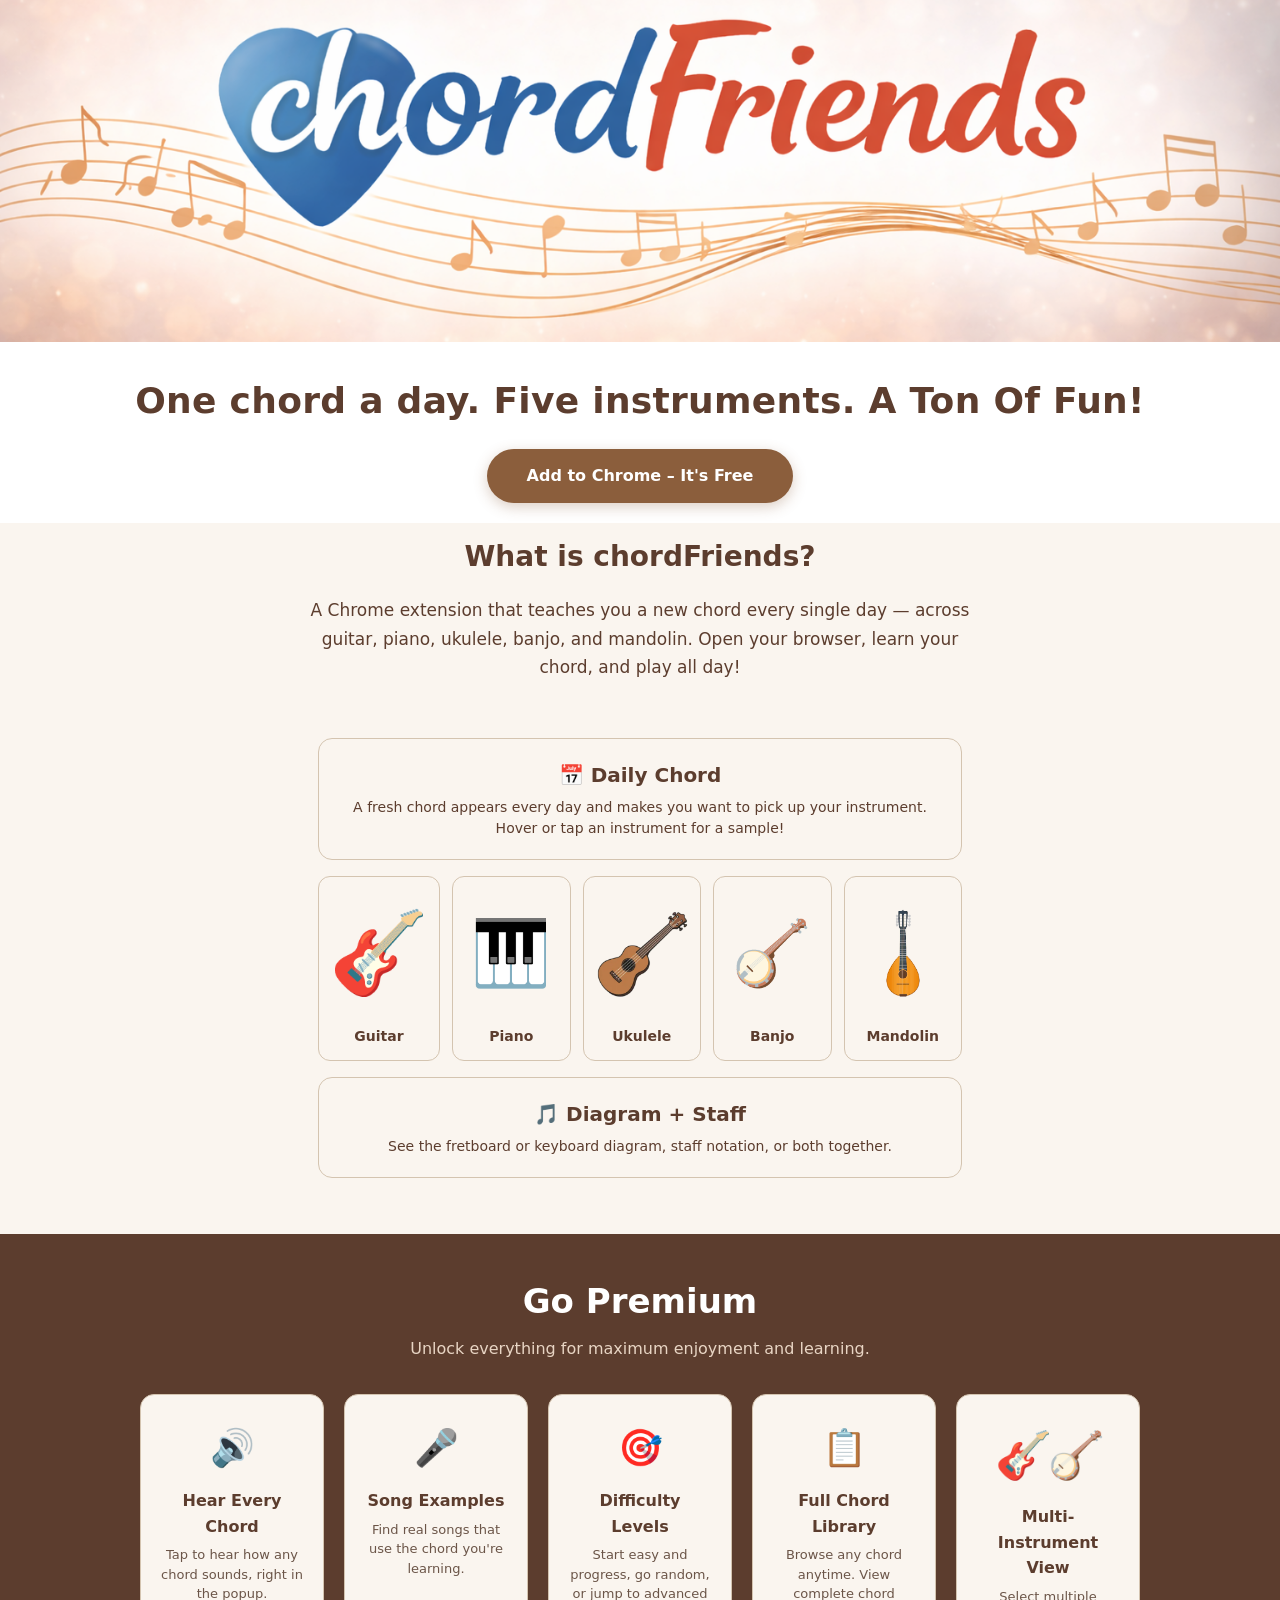
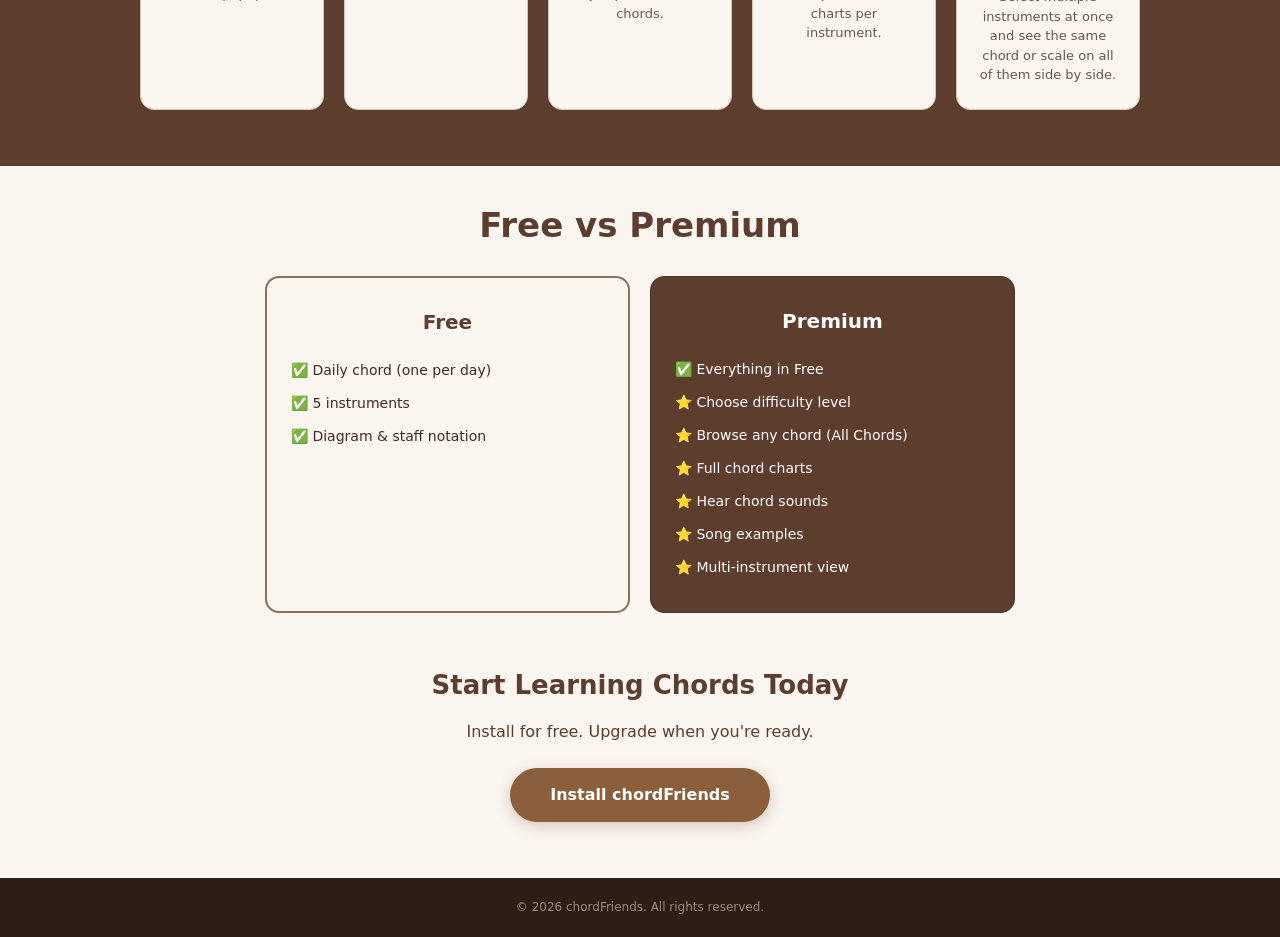
==== website/index.html @ 3409ba3b "Improve iPhone tap handling on website" ====
<!DOCTYPE html>
<html lang="en">
<head>
  <meta charset="UTF-8">
  <meta name="viewport" content="width=device-width, initial-scale=1.0">
  <title>chordFriends – Learn Chords Daily</title>
  <link rel="stylesheet" href="style.css">
</head>
<body>

  <!-- Header Banner -->
  <header class="hero">
    <img src="images/Header-Banner.png" alt="chordFriends" class="hero-img">
    <div class="hero-text">
      <p>One chord a day. Five instruments. A Ton Of Fun!</p>
      <a href="#" class="hero-btn">Add to Chrome – It's Free</a>
    </div>
  </header>

  <!-- What is chordFriends -->
  <section class="intro">
    <h2>What is chordFriends?</h2>
    <p>A Chrome extension that teaches you a new chord every single day — across guitar, piano, ukulele, banjo, and mandolin. Open your browser, learn your chord, and play all day!</p>
  </section>

  <!-- Features -->
  <section class="features">
    <div class="daily-chord-box">
      <h3>📅 Daily Chord</h3>
      <p>A fresh chord appears every day and makes you want to pick up your instrument.</p>
      <p>Hover or tap an instrument for a sample!</p>
    </div>
    <div class="instrument-row">
      <div class="instrument-box" data-instrument="guitar">
        <span class="inst-emoji inst-emoji-lg">🎸</span>
        <h4>Guitar</h4>
      </div>
      <div class="instrument-box" data-instrument="piano">
        <span class="inst-emoji">🎹</span>
        <h4>Piano</h4>
      </div>
      <div class="instrument-box" data-instrument="ukulele">
        <img src="images/ukulele.png" alt="Ukulele" class="inst-img">
        <h4>Ukulele</h4>
      </div>
      <div class="instrument-box" data-instrument="banjo">
        <span class="inst-emoji">🪕</span>
        <h4>Banjo</h4>
      </div>
      <div class="instrument-box" data-instrument="mandolin">
        <img src="images/mandolin.png" alt="Mandolin" class="inst-img">
        <h4>Mandolin</h4>
      </div>
    </div>
    <!-- Preview area (between instruments and diagram box) -->
    <div id="chord-preview" class="chord-preview" style="display:none;">
      <div class="preview-header">
        <span id="preview-title"></span>
      </div>
      <div class="preview-canvases">
        <canvas id="preview-canvas1"></canvas>
        <canvas id="preview-canvas2" style="display:none;"></canvas>
      </div>
    </div>
    <div class="daily-chord-box" id="diagramStaffBox">
      <h3>🎵 Diagram + Staff</h3>
      <p>See the fretboard or keyboard diagram, staff notation, or both together.</p>
    </div>
    <!-- Preview area for Diagram + Staff -->
    <div id="staff-preview" class="chord-preview" style="display:none;">
      <div class="preview-header">
        <span id="staff-preview-title"></span>
      </div>
      <div class="preview-canvases">
        <canvas id="staff-canvas1"></canvas>
        <canvas id="staff-canvas2"></canvas>
      </div>
    </div>
  </section>

  <!-- Premium -->
  <section class="premium">
    <h2>Go Premium</h2>
    <p class="premium-sub">Unlock everything for maximum enjoyment and learning.</p>
    <div class="premium-grid">
      <div class="prem-card">
        <span class="prem-icon">🔊</span>
        <h3>Hear Every Chord</h3>
        <p>Tap to hear how any chord sounds, right in the popup.</p>
      </div>
      <div class="prem-card">
        <span class="prem-icon">🎤</span>
        <h3>Song Examples</h3>
        <p>Find real songs that use the chord you're learning.</p>
      </div>
      <div class="prem-card">
        <span class="prem-icon">🎯</span>
        <h3>Difficulty Levels</h3>
        <p>Start easy and progress, go random, or jump to advanced chords.</p>
      </div>
      <div class="prem-card">
        <span class="prem-icon">📋</span>
        <h3>Full Chord Library</h3>
        <p>Browse any chord anytime. View complete chord charts per instrument.</p>
      </div>
      <div class="prem-card">
        <span class="prem-icon" style="font-size: 46px; letter-spacing: -4px;">🎸🪕</span>
        <h3>Multi-Instrument View</h3>
        <p>Select multiple instruments at once and see the same chord or scale on all of them side by side.</p>
      </div>
    </div>
  </section>

  <!-- Comparison -->
  <section class="comparison">
    <h2>Free vs Premium</h2>
    <div class="compare-row">
      <div class="compare-box compare-free">
        <h3>Free</h3>
        <ul>
          <li>✅ Daily chord (one per day)</li>
          <li>✅ 5 instruments</li>
          <li>✅ Diagram &amp; staff notation</li>
        </ul>
      </div>
      <div class="compare-box compare-premium">
        <h3>Premium</h3>
        <ul>
          <li>✅ Everything in Free</li>
          <li>⭐ Choose difficulty level</li>
          <li>⭐ Browse any chord (All Chords)</li>
          <li>⭐ Full chord charts</li>
          <li>⭐ Hear chord sounds</li>
          <li>⭐ Song examples</li>
          <li>⭐ Multi-instrument view</li>
        </ul>
      </div>
    </div>
  </section>

  <!-- CTA -->
  <section class="cta">
    <h2>Start Learning Chords Today</h2>
    <p>Install for free. Upgrade when you're ready.</p>
    <a href="#" class="cta-btn">Install chordFriends</a>
  </section>

  <footer>
    <p>&copy; 2026 chordFriends. All rights reserved.</p>
  </footer>

  <script src="../extension/chords.js"></script>
  <script src="../extension/chordRenderer.js"></script>
  <script>
    const sampleChords = {
      guitar: 'C',
      piano: 'C',
      ukulele: 'C',
      banjo: 'G',
      mandolin: 'G'
    };

    const supportsHover = window.matchMedia('(hover: hover) and (pointer: fine)').matches;
    const instrumentBoxes = document.querySelectorAll('.instrument-box[data-instrument]');

    function setActiveInstrument(inst) {
      instrumentBoxes.forEach(box => {
        box.classList.toggle('active', box.dataset.instrument === inst);
      });
    }

    function addActivationHandlers(element, handler) {
      element.setAttribute('role', 'button');
      element.setAttribute('tabindex', '0');

      element.addEventListener('click', (event) => {
        event.preventDefault();
        event.stopPropagation();
        handler();
      });

      element.addEventListener('touchstart', (event) => {
        event.preventDefault();
        event.stopPropagation();
        handler();
      }, { passive: false });

      element.addEventListener('keydown', (event) => {
        if (event.key === 'Enter' || event.key === ' ') {
          event.preventDefault();
          handler();
        }
      });
    }

    function showPreview(inst) {
      const sym = sampleChords[inst];
      const chord = CHORD_DATA[inst].find(c => c.symbol === sym);
      if (!chord) return;

      const isMobile = window.matchMedia('(max-width: 600px)').matches;
      const preview = document.getElementById('chord-preview');
      const title = document.getElementById('preview-title');
      const c1 = document.getElementById('preview-canvas1');
      const c2 = document.getElementById('preview-canvas2');

      setActiveInstrument(inst);
      title.textContent = chord.name + ' — ' + inst.charAt(0).toUpperCase() + inst.slice(1);
      c2.style.display = 'none';

      if (inst === 'piano') {
        c1.width = isMobile ? 240 : 280;
        c1.height = isMobile ? 140 : 160;
      } else {
        c1.width = isMobile ? 180 : 220;
        c1.height = isMobile ? 180 : 220;
      }

      if (inst === 'piano') {
        ChordRenderer.drawPiano(c1, chord);
      } else {
        ChordRenderer.drawFretted(c1, chord, inst);
      }

      preview.style.display = 'block';
    }

    function showBothPreview() {
      const chord = CHORD_DATA.guitar.find(c => c.symbol === 'C');
      if (!chord) return;

      const isMobile = window.matchMedia('(max-width: 600px)').matches;
      const preview = document.getElementById('staff-preview');
      const title = document.getElementById('staff-preview-title');
      const c1 = document.getElementById('staff-canvas1');
      const c2 = document.getElementById('staff-canvas2');

      title.textContent = 'C Major — Guitar (Diagram + Staff)';
      c1.width = isMobile ? 180 : 220;
      c1.height = isMobile ? 170 : 200;
      c2.width = isMobile ? 180 : 220;
      c2.height = isMobile ? 130 : 160;

      ChordRenderer.drawFretted(c1, chord, 'guitar');
      ChordRenderer.drawStaff(c2, chord, 'guitar');

      preview.style.display = 'block';
    }

    function hidePreview() {
      document.getElementById('chord-preview').style.display = 'none';
      setActiveInstrument(null);
    }

    function hideStaffPreview() {
      document.getElementById('staff-preview').style.display = 'none';
    }

    instrumentBoxes.forEach(box => {
      box.style.cursor = 'pointer';

      if (supportsHover) {
        box.addEventListener('mouseenter', () => showPreview(box.dataset.instrument));
      }

      addActivationHandlers(box, () => showPreview(box.dataset.instrument));
    });

    const instrumentRow = document.querySelector('.instrument-row');
    if (supportsHover) {
      instrumentRow.addEventListener('mouseleave', hidePreview);
    }

    const dsBox = document.getElementById('diagramStaffBox');
    dsBox.style.cursor = 'pointer';

    if (supportsHover) {
      dsBox.addEventListener('mouseenter', showBothPreview);
      dsBox.addEventListener('mouseleave', hideStaffPreview);
    }

    addActivationHandlers(dsBox, showBothPreview);

    document.addEventListener('click', (event) => {
      if (!event.target.closest('.instrument-row') && !event.target.closest('#chord-preview')) {
        hidePreview();
      }

      if (!event.target.closest('#diagramStaffBox') && !event.target.closest('#staff-preview')) {
        hideStaffPreview();
      }
    });
  </script>

</body>
</html>
---- website/style.css ----
* {
  margin: 0;
  padding: 0;
  box-sizing: border-box;
}

body {
  font-family: 'Segoe UI', system-ui, -apple-system, sans-serif;
  color: #3d2b1f;
  background: #faf5ef;
  line-height: 1.6;
}

/* Hero */
.hero {
  width: 100%;
  background: #faf5ef;
  text-align: center;
}

.hero-img {
  width: 100%;
  height: auto;
  display: block;
}

.hero-text {
  padding: 30px 20px 20px;
  background: linear-gradient(180deg, #ffffff 0%, #ffffff 100%);
}

.hero-text p {
  font-size: 36px;
  color: #5c3d2e;
  font-weight: 700;
  margin-bottom: 20px;
  letter-spacing: 0.3px;
}

.hero-btn {
  display: inline-block;
  padding: 14px 40px;
  background: #8b5e3c;
  color: #ffffff;
  font-size: 16px;
  font-weight: 700;
  border-radius: 30px;
  text-decoration: none;
  transition: all 0.2s ease;
  box-shadow: 0 4px 14px rgba(139, 94, 60, 0.3);
}

.hero-btn:hover {
  background: #6d472e;
  transform: translateY(-2px);
  box-shadow: 0 6px 20px rgba(139, 94, 60, 0.4);
}

/* Intro */
.intro {
  text-align: center;
  padding: 12px 28px 56px;
  background: #faf5ef;
  max-width: 750px;
  margin: 0 auto;
}

.intro h2 {
  font-size: 28px;
  font-weight: 700;
  color: #5c3d2e;
  margin-bottom: 16px;
}

.intro p {
  font-size: 17px;
  color: #5c3d2e;
  line-height: 1.7;
}

/* Features */
.features {
  max-width: 700px;
  margin: 0 auto;
  padding: 0 28px 56px;
  display: flex;
  flex-direction: column;
  gap: 16px;
}

/* Daily Chord Box */
.daily-chord-box {
  background: #faf5ef;
  border-radius: 14px;
  padding: 20px 28px;
  border: 1px solid #d4c4b0;
  text-align: center;
  transition: box-shadow 0.2s ease;
}

#diagramStaffBox {
  cursor: pointer;
  touch-action: manipulation;
  user-select: none;
  -webkit-user-select: none;
  -webkit-tap-highlight-color: transparent;
}

.daily-chord-box:hover {
  box-shadow: 0 4px 16px rgba(0, 0, 0, 0.08);
}

.daily-chord-box h3 {
  font-size: 20px;
  font-weight: 700;
  color: #5c3d2e;
  margin-bottom: 6px;
}

.daily-chord-box p {
  font-size: 14px;
  color: #5c3d2e;
  line-height: 1.5;
}

/* Instrument Row */
.instrument-row {
  display: grid;
  grid-template-columns: repeat(5, 1fr);
  gap: 12px;
}

.instrument-box {
  background: #faf5ef;
  border-radius: 12px;
  padding: 12px 10px;
  border: 1px solid #d4c4b0;
  text-align: center;
  transition: all 0.2s ease;
  display: flex;
  flex-direction: column;
  align-items: center;
  justify-content: flex-end;
  cursor: pointer;
  touch-action: manipulation;
  user-select: none;
  -webkit-user-select: none;
  -webkit-tap-highlight-color: transparent;
}

.instrument-box:hover,
.instrument-box.active,
.instrument-box:focus-visible {
  box-shadow: 0 4px 14px rgba(0, 0, 0, 0.1);
  transform: translateY(-2px);
  border-color: #8b5e3c;
}

.inst-emoji {
  font-size: 64px;
  display: block;
  flex-grow: 1;
  display: flex;
  align-items: center;
}

.inst-emoji-lg {
  font-size: 80px;
}

.inst-img {
  width: 96px;
  height: 96px;
  object-fit: contain;
  display: block;
  flex-grow: 1;
}

.instrument-box h4 {
  font-size: 14px;
  font-weight: 700;
  color: #5c3d2e;
  margin-top: 8px;
  flex-shrink: 0;
}

.inst-canvas {
  display: none;
  flex-grow: 1;
}

/* Premium */
.premium {
  padding: 40px 28px 56px;
  background: #5c3d2e;
  color: #ffffff;
  text-align: center;
}

.premium h2 {
  font-size: 34px;
  font-weight: 700;
  color: #ffffff;
  margin-bottom: 8px;
}

.premium-sub {
  font-size: 16px;
  color: #e8d5c4;
  margin-bottom: 32px;
}

.premium-grid {
  display: grid;
  grid-template-columns: repeat(5, 1fr);
  gap: 20px;
  max-width: 1000px;
  margin: 0 auto;
}

.prem-card {
  background: #faf5ef;
  border: 1px solid #d4c4b0;
  border-radius: 14px;
  padding: 24px 20px;
  transition: all 0.2s ease;
}

.prem-card:hover {
  background: #f0e8df;
  transform: translateY(-3px);
}

.prem-icon {
  font-size: 36px;
  display: block;
  margin-bottom: 12px;
}

.prem-card h3 {
  font-size: 16px;
  font-weight: 700;
  color: #5c3d2e;
  margin-bottom: 6px;
}

.prem-card p {
  font-size: 13px;
  color: #6b5548;
  line-height: 1.5;
}

/* Comparison */
.comparison {
  padding: 32px 24px 28px;
  background: #faf5ef;
  text-align: center;
}

.comparison h2 {
  font-size: 34px;
  font-weight: 700;
  color: #5c3d2e;
  margin-bottom: 24px;
}

.compare-row {
  display: grid;
  grid-template-columns: 1fr 1fr;
  gap: 20px;
  max-width: 750px;
  margin: 0 auto;
}

.compare-box {
  border-radius: 14px;
  padding: 28px 24px;
  text-align: left;
}

.compare-free {
  background: #faf5ef;
  border: 2px solid #8b6f5e;
}

.compare-premium {
  background: #5c3d2e;
  border: 1px solid #4a3228;
}

.compare-box h3 {
  font-size: 20px;
  font-weight: 700;
  margin-bottom: 16px;
  text-align: center;
}

.compare-free h3 {
  color: #5c3d2e;
}

.compare-premium h3 {
  color: #ffffff;
}

.compare-box ul {
  list-style: none;
  padding: 0;
}

.compare-box ul li {
  font-size: 14px;
  padding: 6px 0;
  line-height: 1.5;
}

.compare-free ul li {
  color: #3d2b1f;
}

.compare-premium ul li {
  color: #ffffff;
}

/* CTA */
.cta {
  text-align: center;
  padding: 24px 24px 56px;
  background: #faf5ef;
}

.cta h2 {
  font-size: 26px;
  font-weight: 700;
  color: #5c3d2e;
  margin-bottom: 12px;
}

.cta p {
  font-size: 16px;
  color: #5c3d2e;
  margin-bottom: 24px;
}

.cta-btn {
  display: inline-block;
  padding: 14px 40px;
  background: #8b5e3c;
  color: #ffffff;
  font-size: 16px;
  font-weight: 700;
  border-radius: 30px;
  text-decoration: none;
  transition: all 0.2s ease;
  box-shadow: 0 4px 14px rgba(139, 94, 60, 0.3);
}

.cta-btn:hover {
  background: #6d472e;
  transform: translateY(-2px);
  box-shadow: 0 6px 20px rgba(139, 94, 60, 0.4);
}

/* Chord Preview */
.chord-preview {
  background: #faf5ef;
  border: 2px solid #8b6f5e;
  border-radius: 14px;
  padding: 16px;
  margin-top: 16px;
  text-align: center;
  box-shadow: 0 4px 20px rgba(0, 0, 0, 0.1);
}

.preview-header {
  font-size: 18px;
  font-weight: 700;
  color: #5c3d2e;
  margin-bottom: 12px;
}

.preview-canvases {
  display: flex;
  justify-content: center;
  gap: 16px;
  flex-wrap: wrap;
}

.preview-canvases canvas {
  background: #ffffff;
}

/* Footer */
footer {
  text-align: center;
  padding: 20px;
  background: #2c1e14;
  color: #9b8a7a;
  font-size: 12px;
}

/* Responsive */
@media (max-width: 600px) {
  .hero-text {
    padding: 22px 16px 18px;
  }

  .hero-text p {
    font-size: 17px;
  }

  .hero-btn,
  .cta-btn {
    width: 100%;
    max-width: 320px;
    padding: 14px 20px;
  }

  .intro h2, .premium h2, .comparison h2, .cta h2 {
    font-size: 22px;
  }

  .features {
    padding: 0 16px 40px;
  }

  .daily-chord-box {
    padding: 18px 16px;
  }

  .instrument-row {
    grid-template-columns: repeat(6, minmax(0, 1fr));
    gap: 10px;
  }

  .instrument-box {
    min-height: 120px;
    padding: 10px 6px;
  }

  .instrument-box:nth-child(1) { grid-column: 1 / span 2; }
  .instrument-box:nth-child(2) { grid-column: 3 / span 2; }
  .instrument-box:nth-child(3) { grid-column: 5 / span 2; }
  .instrument-box:nth-child(4) { grid-column: 2 / span 2; }
  .instrument-box:nth-child(5) { grid-column: 4 / span 2; }

  .inst-emoji {
    font-size: 46px;
    justify-content: center;
  }

  .inst-emoji-lg {
    font-size: 58px;
  }

  .inst-img {
    width: 70px;
    height: 70px;
  }

  .instrument-box h4 {
    font-size: 13px;
  }

  .chord-preview {
    padding: 12px;
    overflow-x: auto;
  }

  .preview-header {
    font-size: 16px;
  }

  .preview-canvases {
    gap: 10px;
  }

  .preview-canvases canvas {
    max-width: 100%;
    height: auto;
  }

  .premium-grid,
  .compare-row {
    grid-template-columns: 1fr;
  }
}
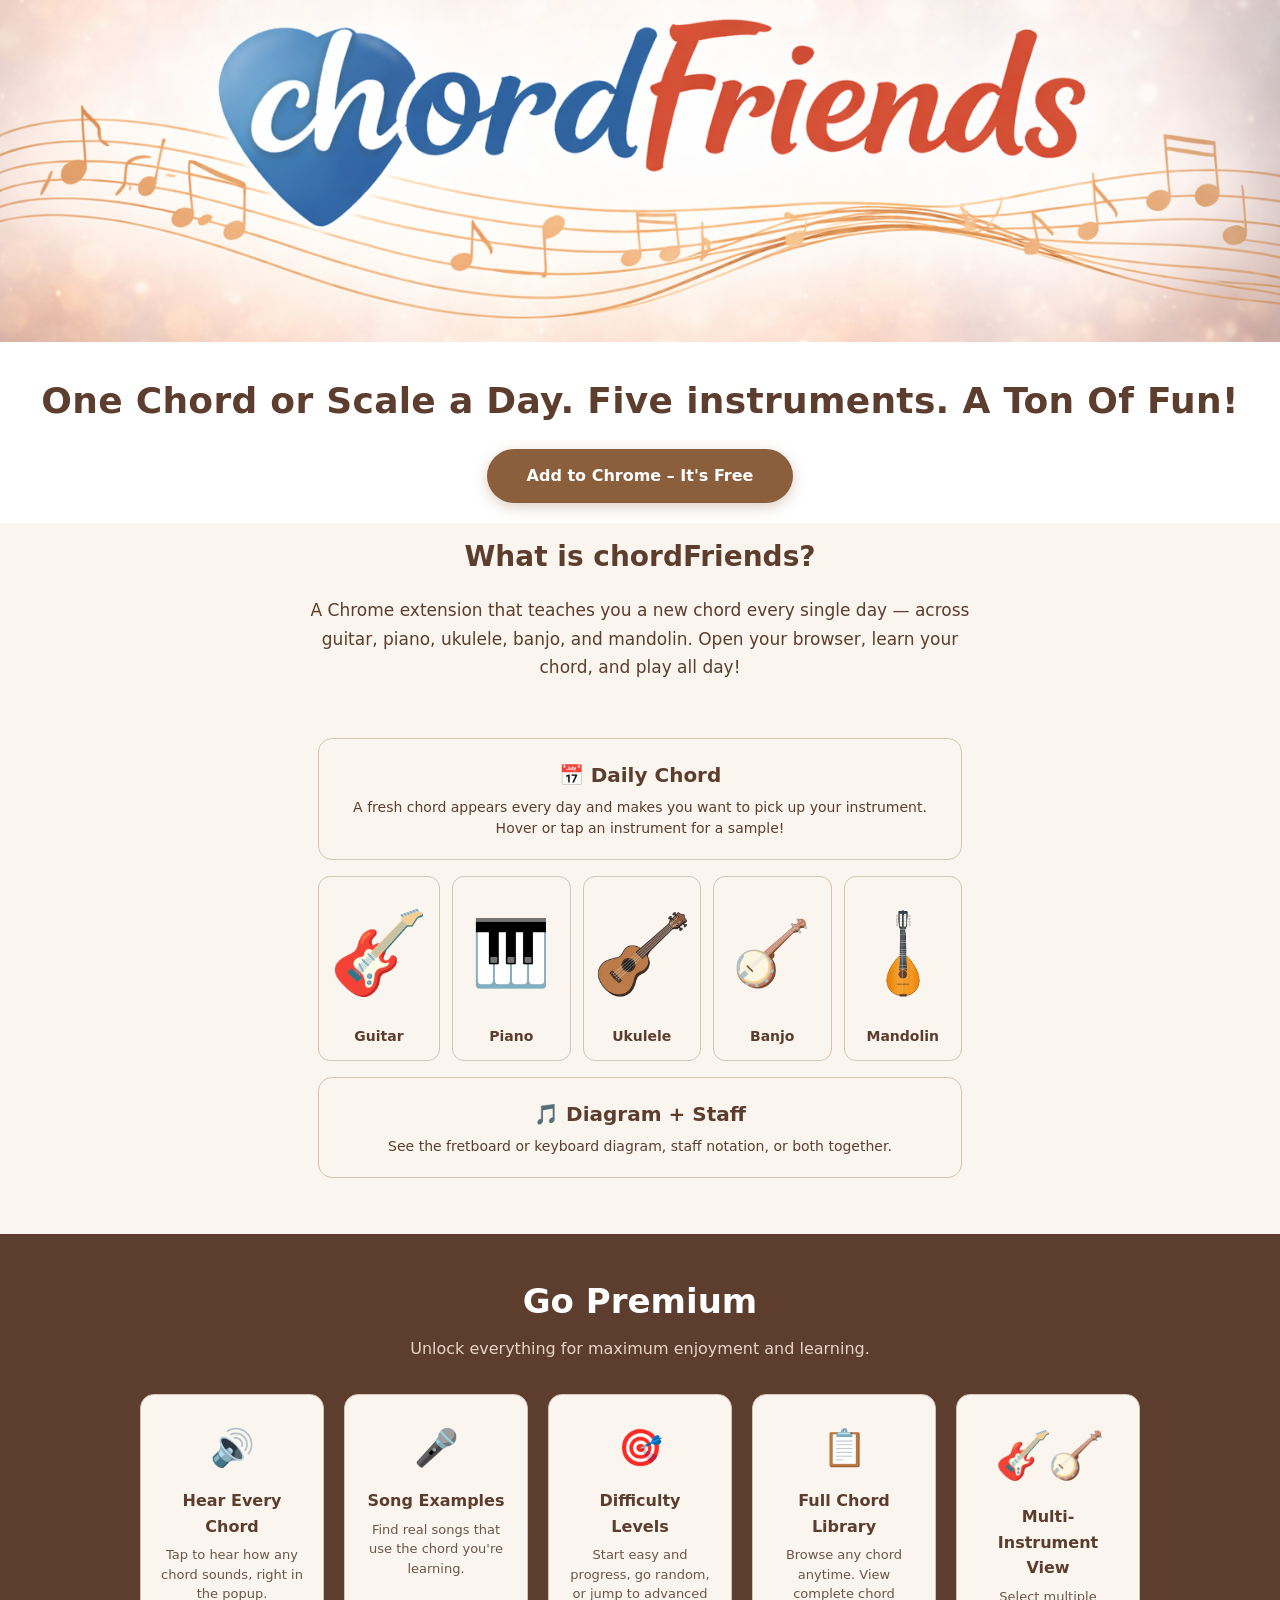
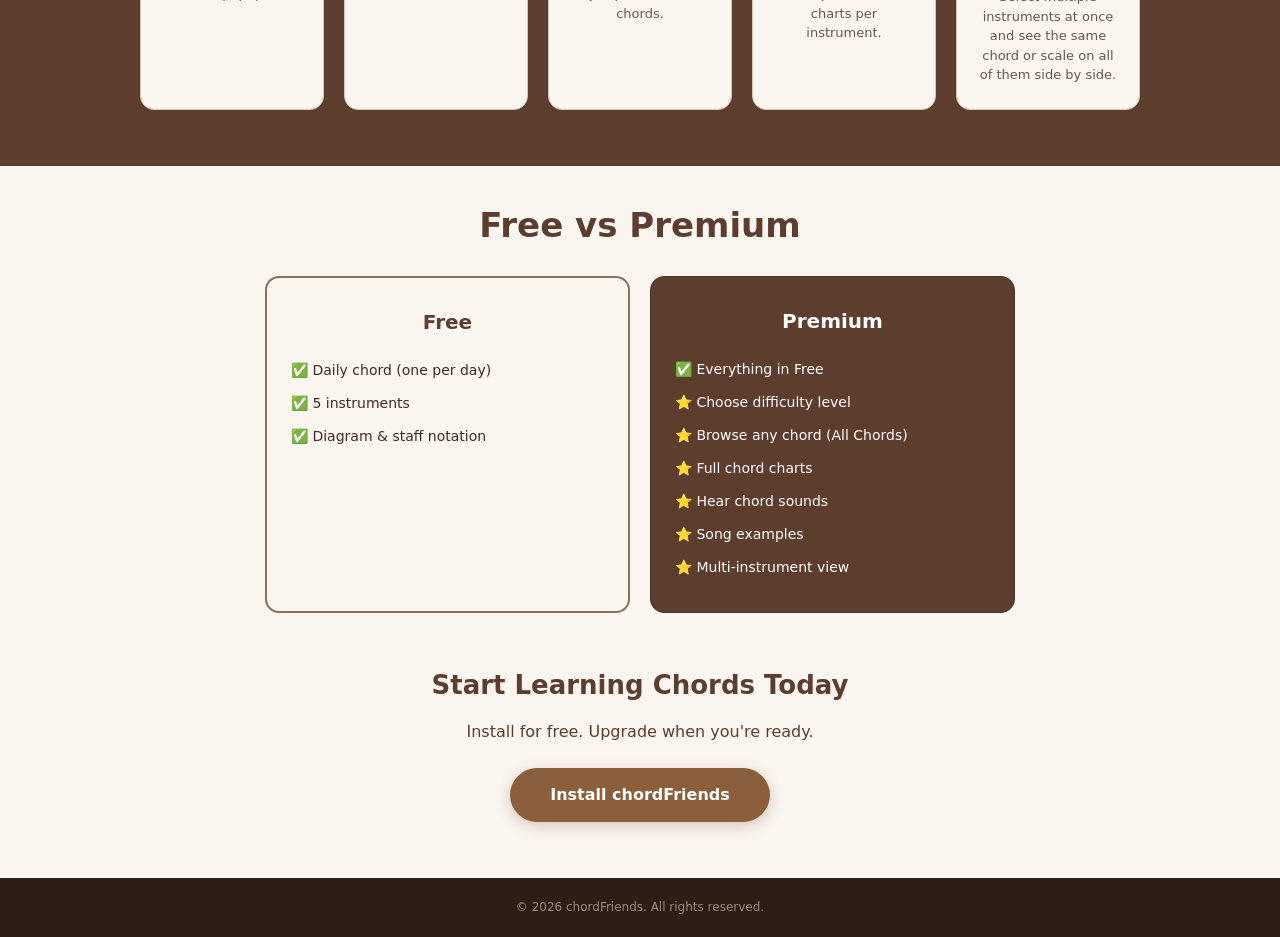
==== commit 3b6445d8: "Update website hero wording" ====
--- a/website/index.html
+++ b/website/index.html
@@ -12,7 +12,7 @@
   <header class="hero">
     <img src="images/Header-Banner.png" alt="chordFriends" class="hero-img">
     <div class="hero-text">
-      <p>One chord a day. Five instruments. A Ton Of Fun!</p>
+      <p>One Chord or Scale a Day. Five instruments. A Ton Of Fun!</p>
       <a href="#" class="hero-btn">Add to Chrome – It's Free</a>
     </div>
   </header>
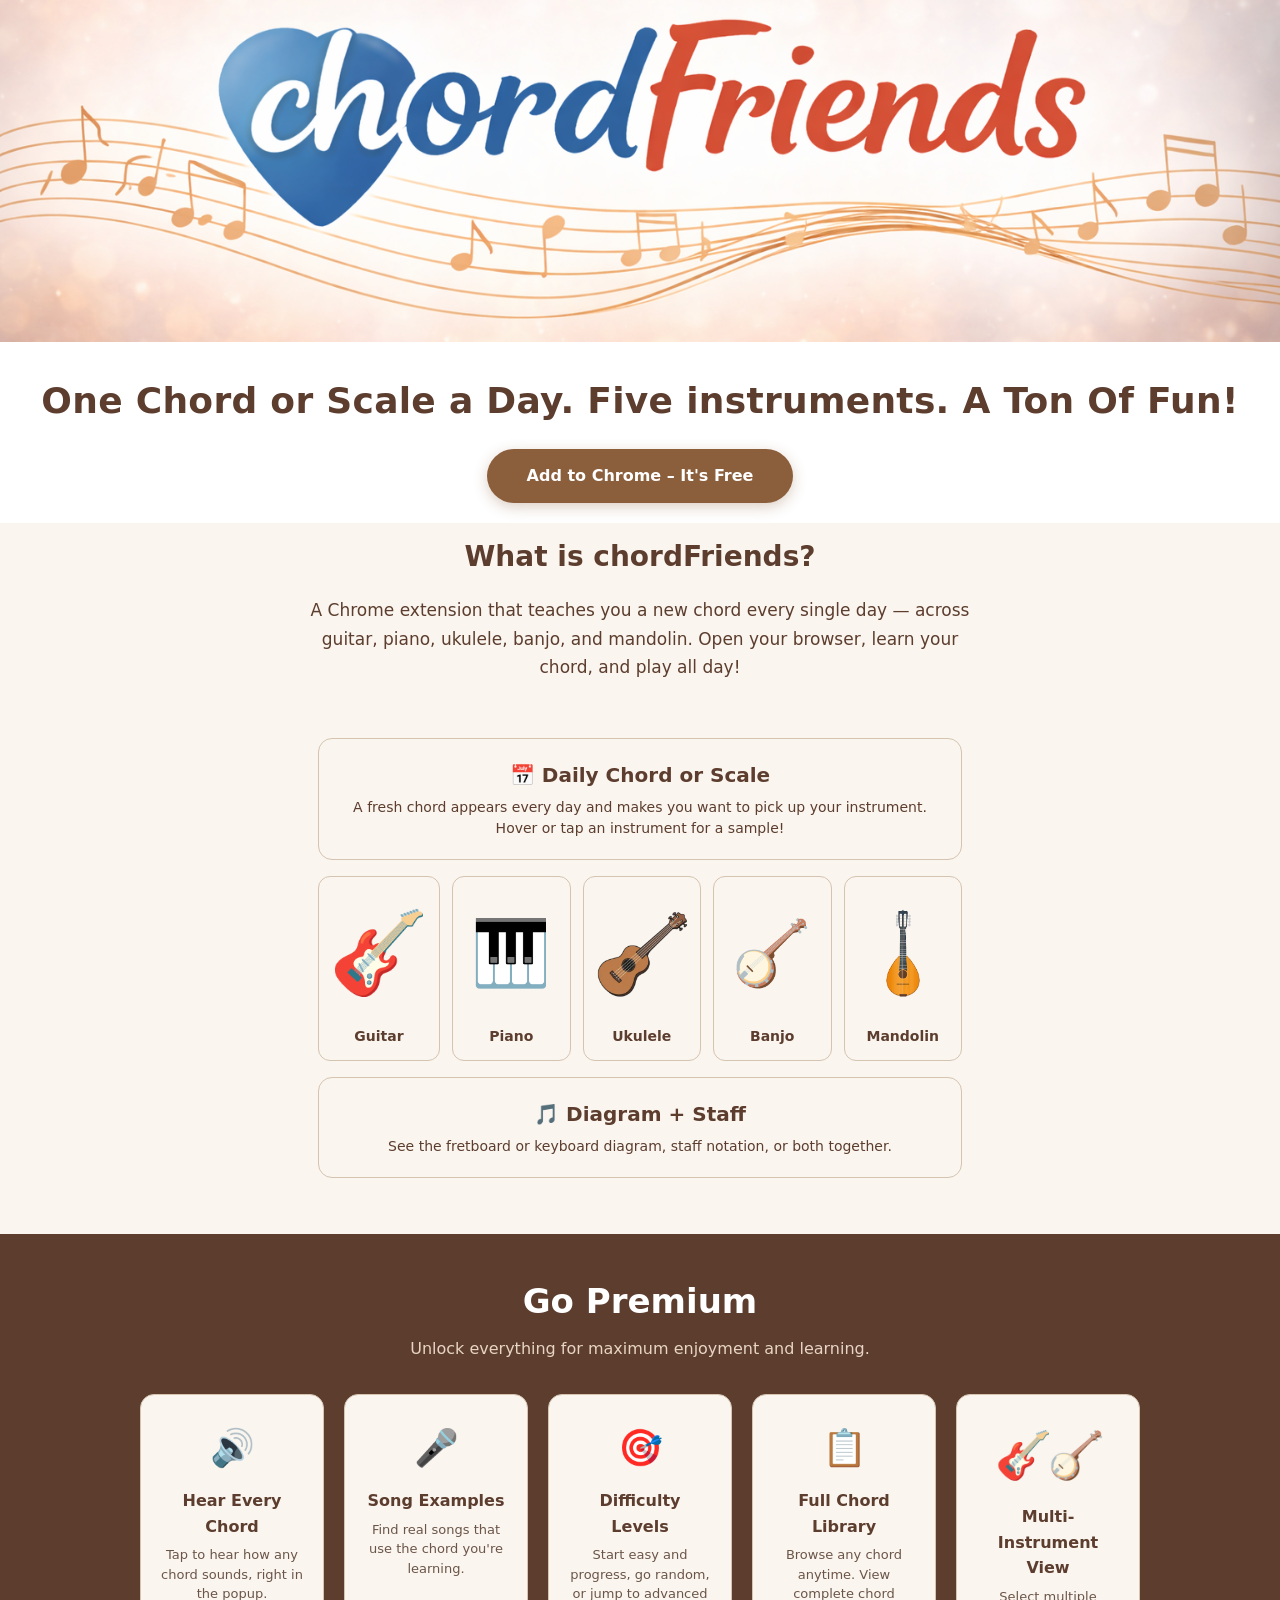
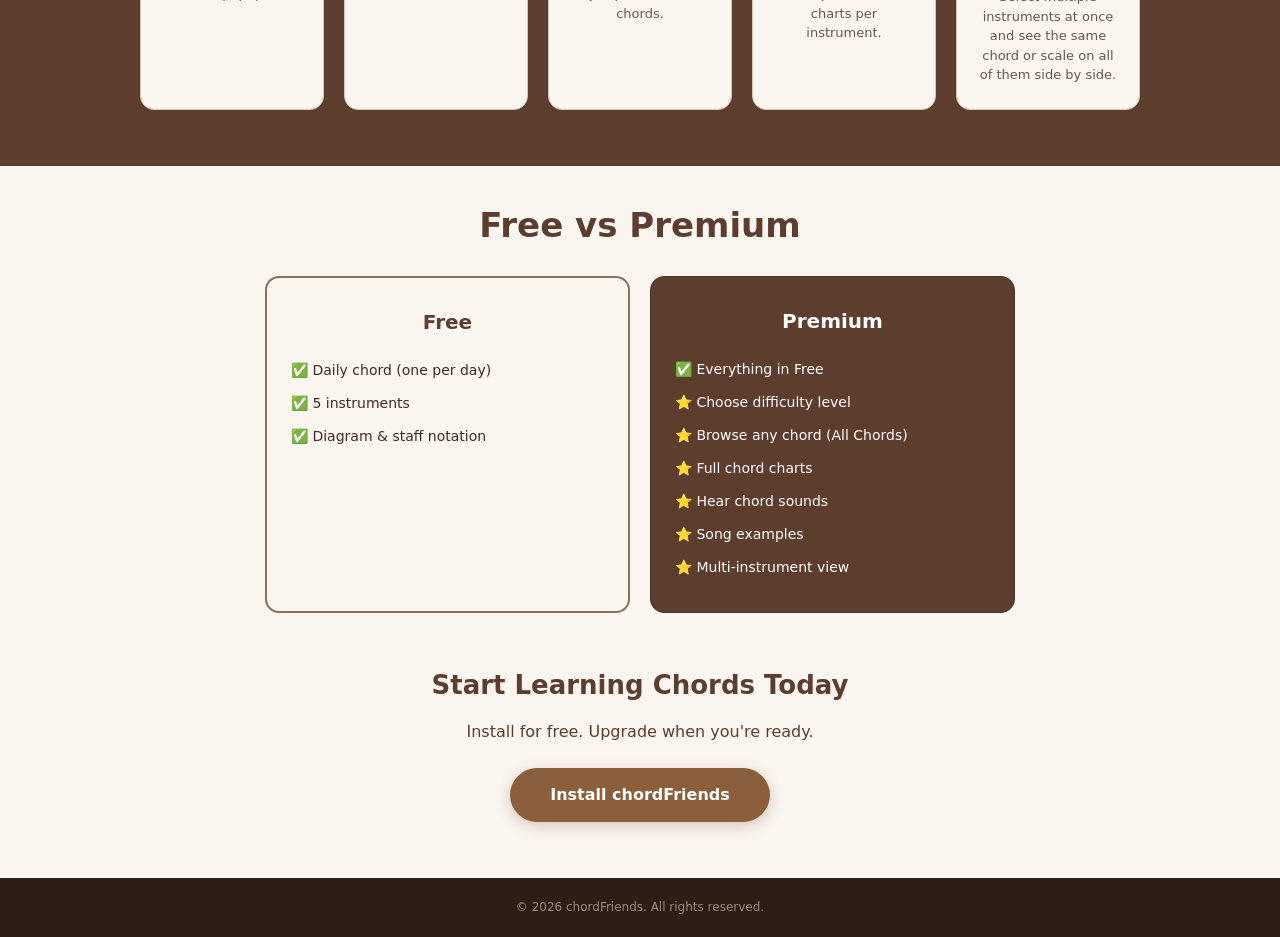
==== commit 21d15a07: "Update daily chord heading copy" ====
--- a/website/index.html
+++ b/website/index.html
@@ -26,7 +26,7 @@
   <!-- Features -->
   <section class="features">
     <div class="daily-chord-box">
-      <h3>📅 Daily Chord</h3>
+      <h3>📅 Daily Chord or Scale</h3>
       <p>A fresh chord appears every day and makes you want to pick up your instrument.</p>
       <p>Hover or tap an instrument for a sample!</p>
     </div>
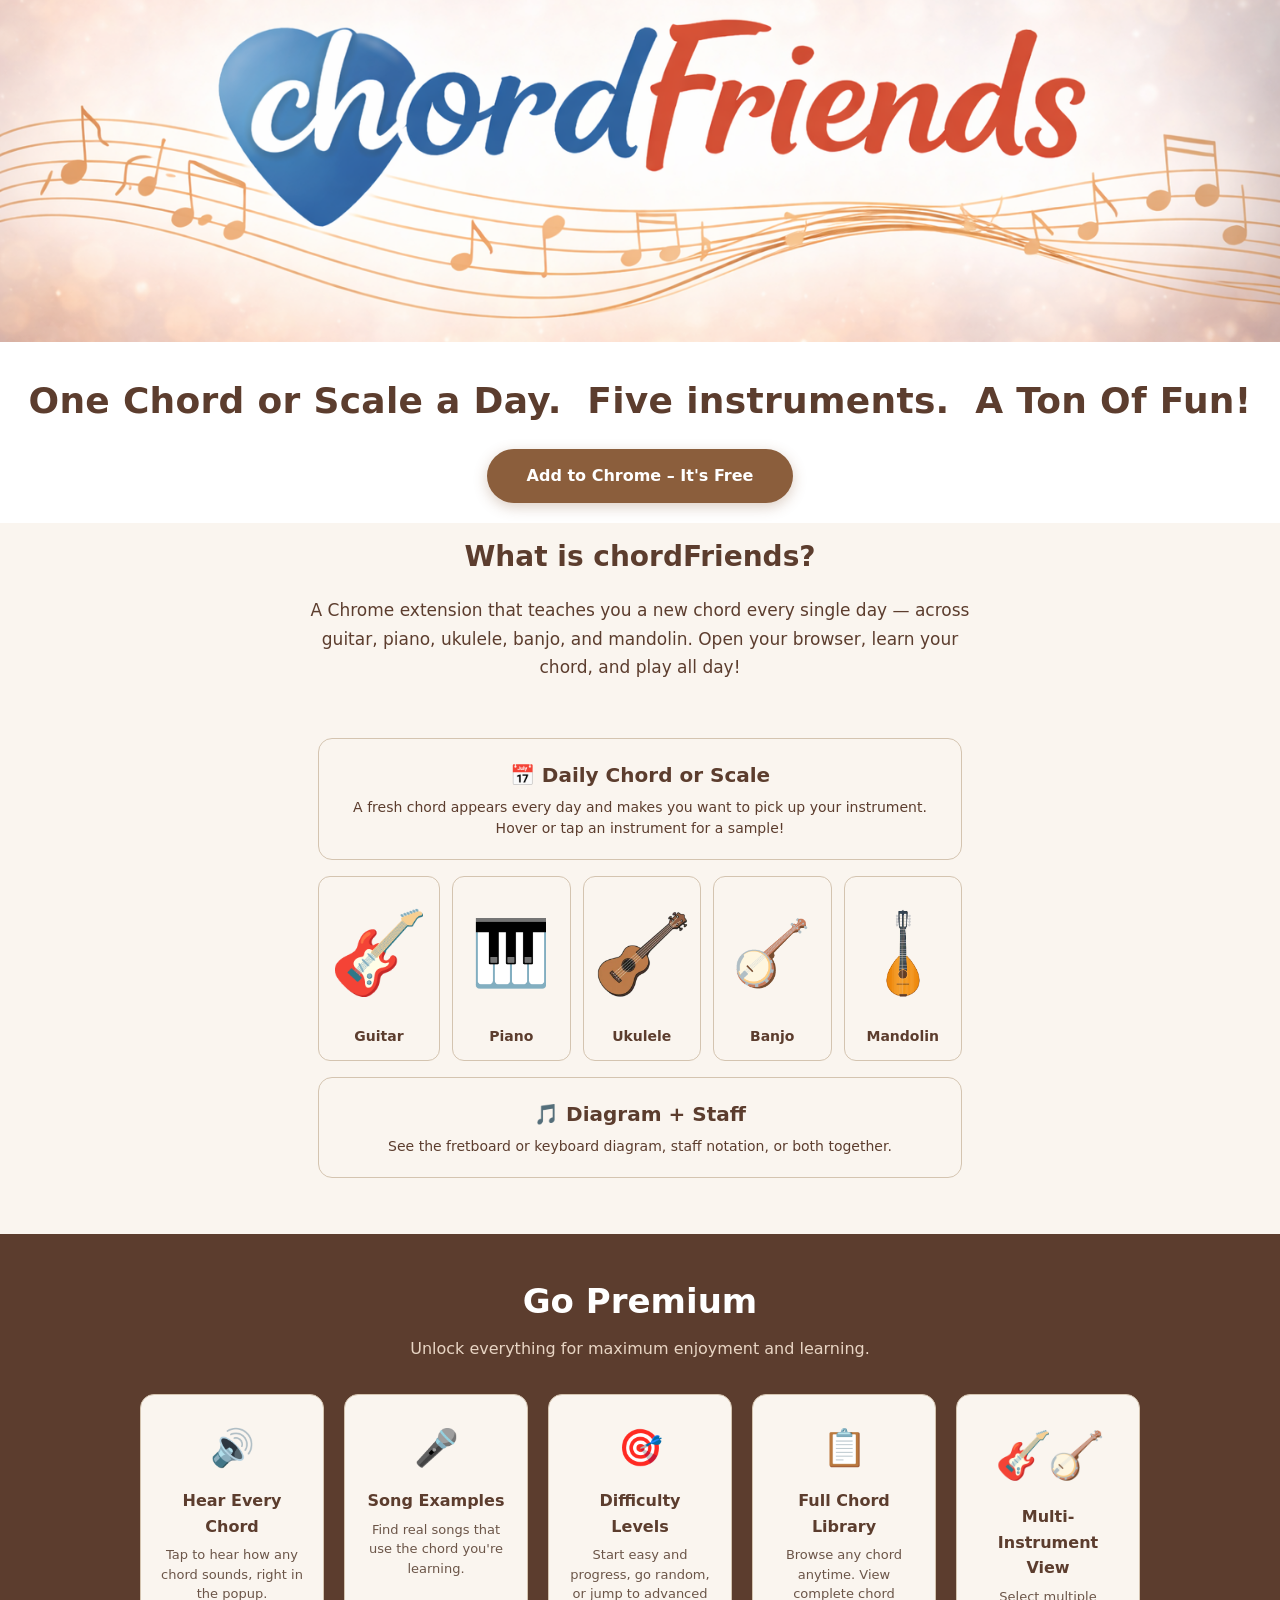
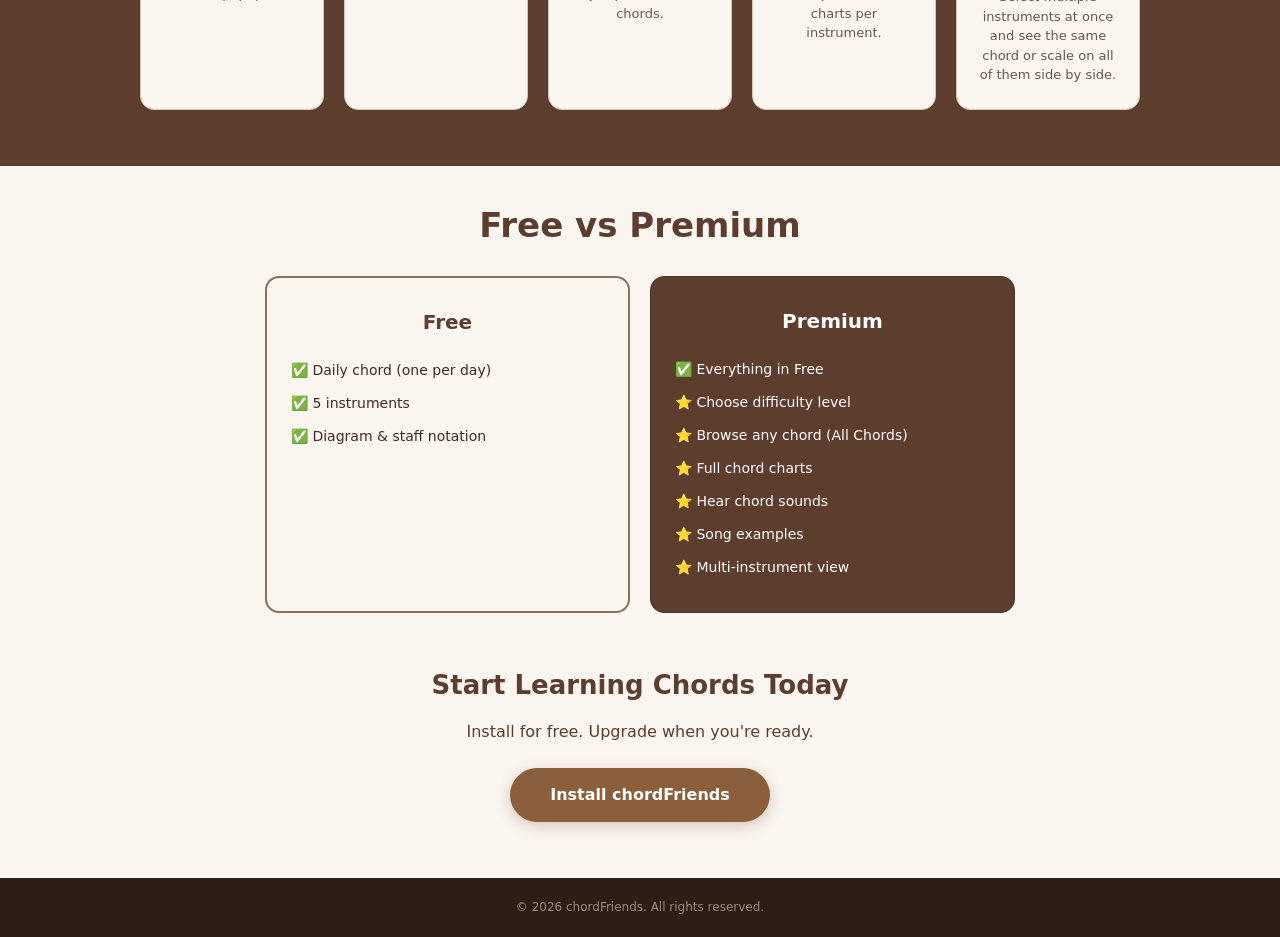
==== commit f61fa3b4: "Adjust hero text spacing" ====
--- a/website/index.html
+++ b/website/index.html
@@ -12,7 +12,7 @@
   <header class="hero">
     <img src="images/Header-Banner.png" alt="chordFriends" class="hero-img">
     <div class="hero-text">
-      <p>One Chord or Scale a Day. Five instruments. A Ton Of Fun!</p>
+      <p>One Chord or Scale a Day.&nbsp;&nbsp;Five instruments.&nbsp;&nbsp;A Ton Of Fun!</p>
       <a href="#" class="hero-btn">Add to Chrome – It's Free</a>
     </div>
   </header>
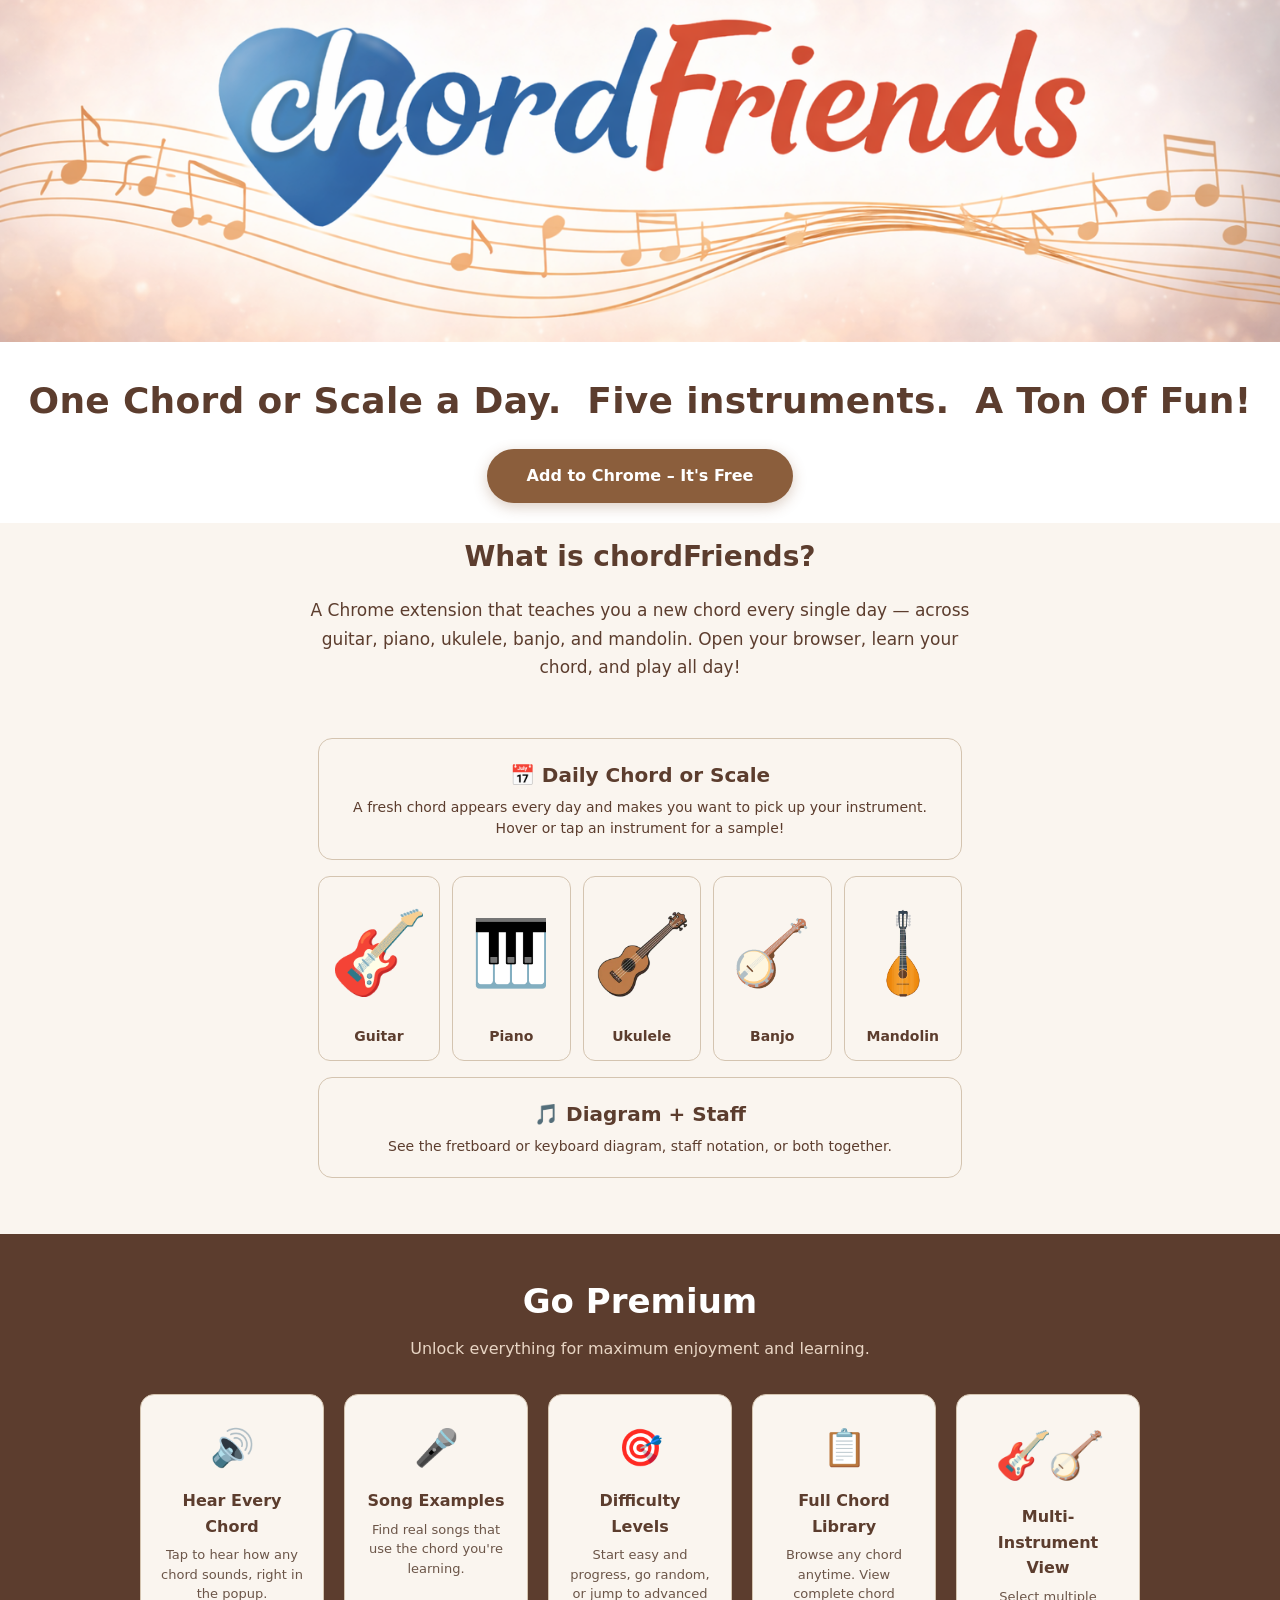
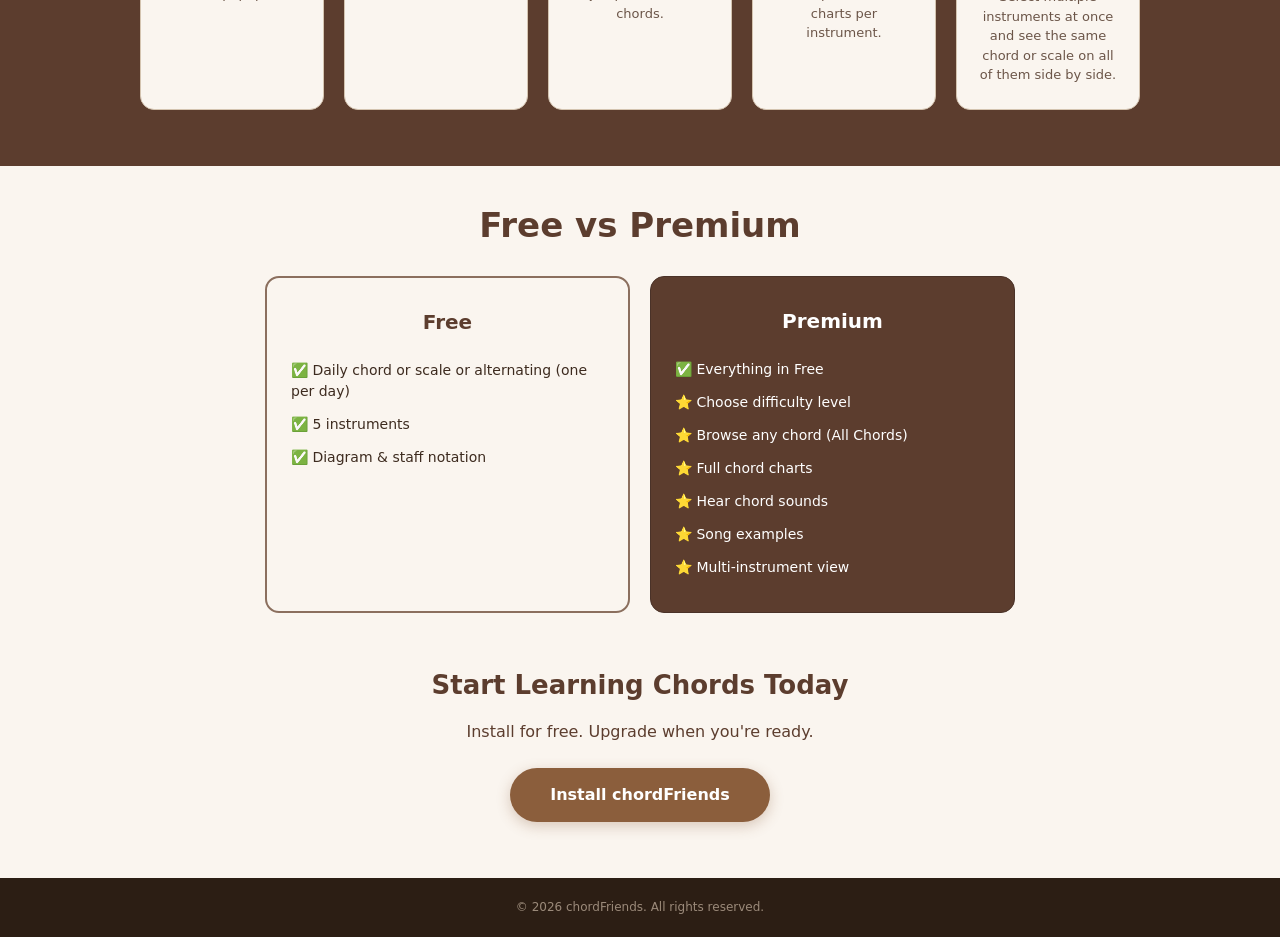
==== commit 254beb4b: "Update free feature wording on website" ====
--- a/website/index.html
+++ b/website/index.html
@@ -3,7 +3,15 @@
 <head>
   <meta charset="UTF-8">
   <meta name="viewport" content="width=device-width, initial-scale=1.0">
-  <title>chordFriends – Learn Chords Daily</title>
+  <meta name="description" content="Learn Chords and Scales Daily with chordFriends across five instruments." />
+  <meta property="og:title" content="chordFriends – Learn Chords and Scales Daily" />
+  <meta property="og:description" content="Learn Chords and Scales Daily with chordFriends across five instruments." />
+  <meta property="og:type" content="website" />
+  <meta property="og:url" content="https://chordfriends.com" />
+  <meta name="twitter:card" content="summary_large_image" />
+  <meta name="twitter:title" content="chordFriends – Learn Chords and Scales Daily" />
+  <meta name="twitter:description" content="Learn Chords and Scales Daily with chordFriends across five instruments." />
+  <title>chordFriends – Learn Chords and Scales Daily</title>
   <link rel="stylesheet" href="style.css">
 </head>
 <body>
@@ -118,7 +126,7 @@
       <div class="compare-box compare-free">
         <h3>Free</h3>
         <ul>
-          <li>✅ Daily chord (one per day)</li>
+          <li>✅ Daily chord or scale or alternating (one per day)</li>
           <li>✅ 5 instruments</li>
           <li>✅ Diagram &amp; staff notation</li>
         </ul>
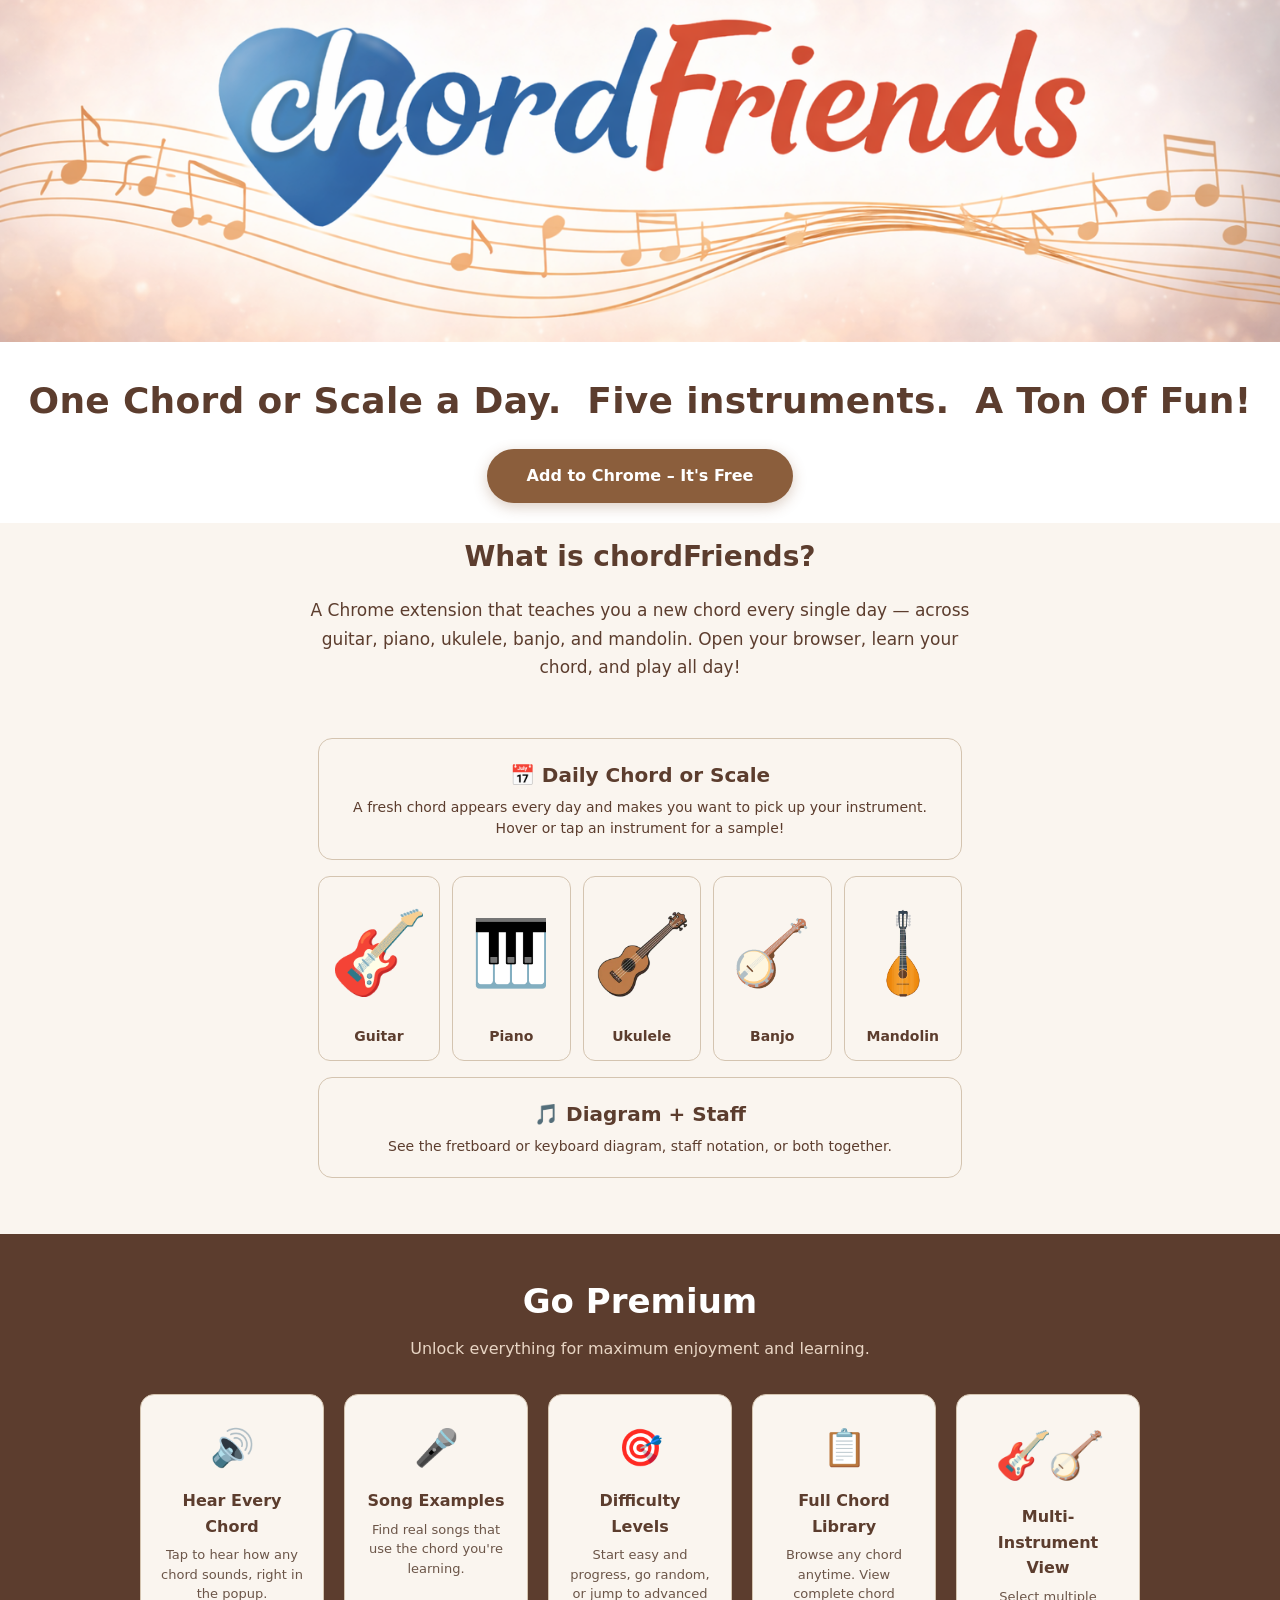
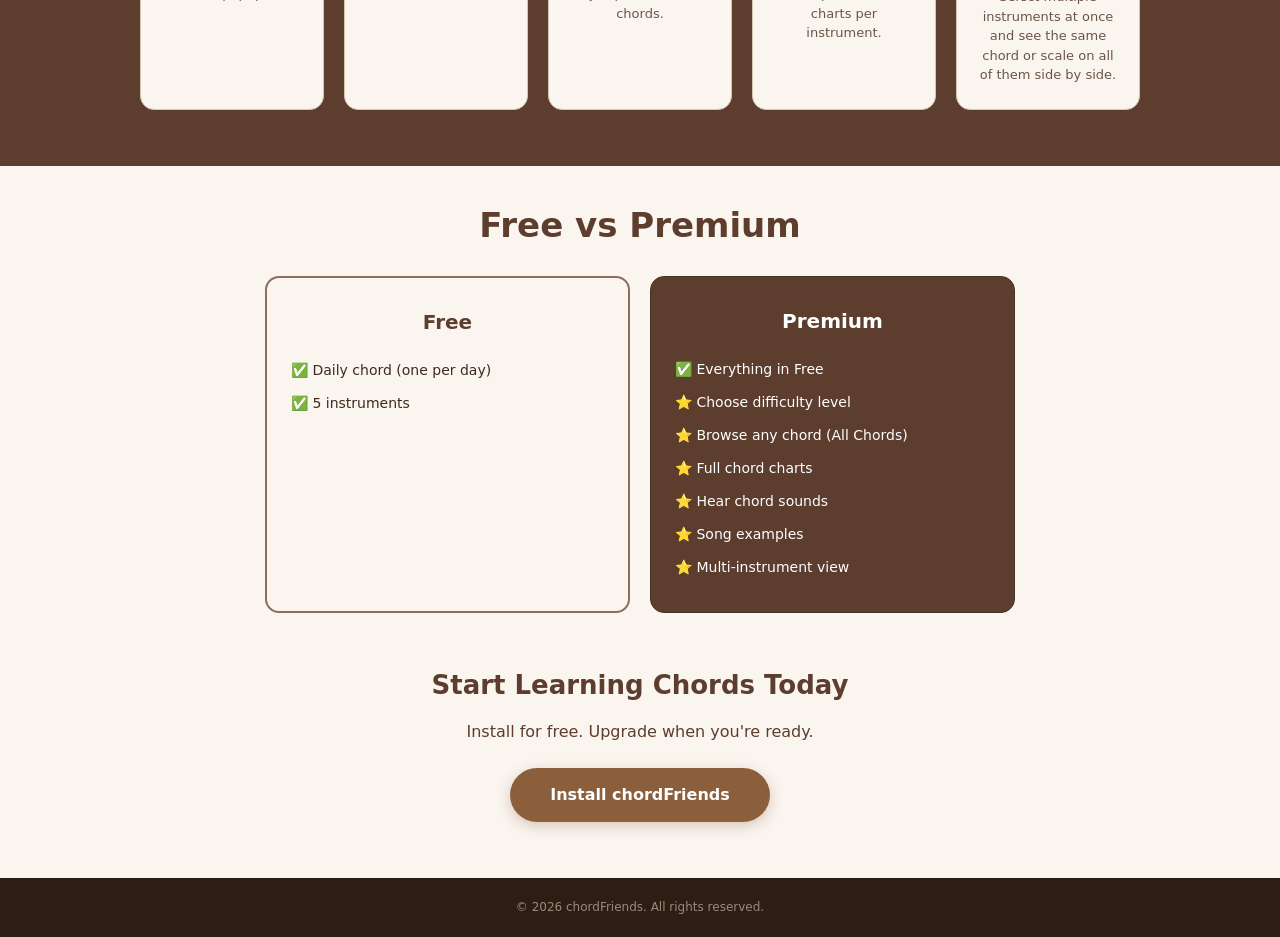
==== commit 0ade8327: "Correct free features list on website" ====
--- a/website/index.html
+++ b/website/index.html
@@ -126,9 +126,8 @@
       <div class="compare-box compare-free">
         <h3>Free</h3>
         <ul>
-          <li>✅ Daily chord or scale or alternating (one per day)</li>
+          <li>✅ Daily chord (one per day)</li>
           <li>✅ 5 instruments</li>
-          <li>✅ Diagram &amp; staff notation</li>
         </ul>
       </div>
       <div class="compare-box compare-premium">
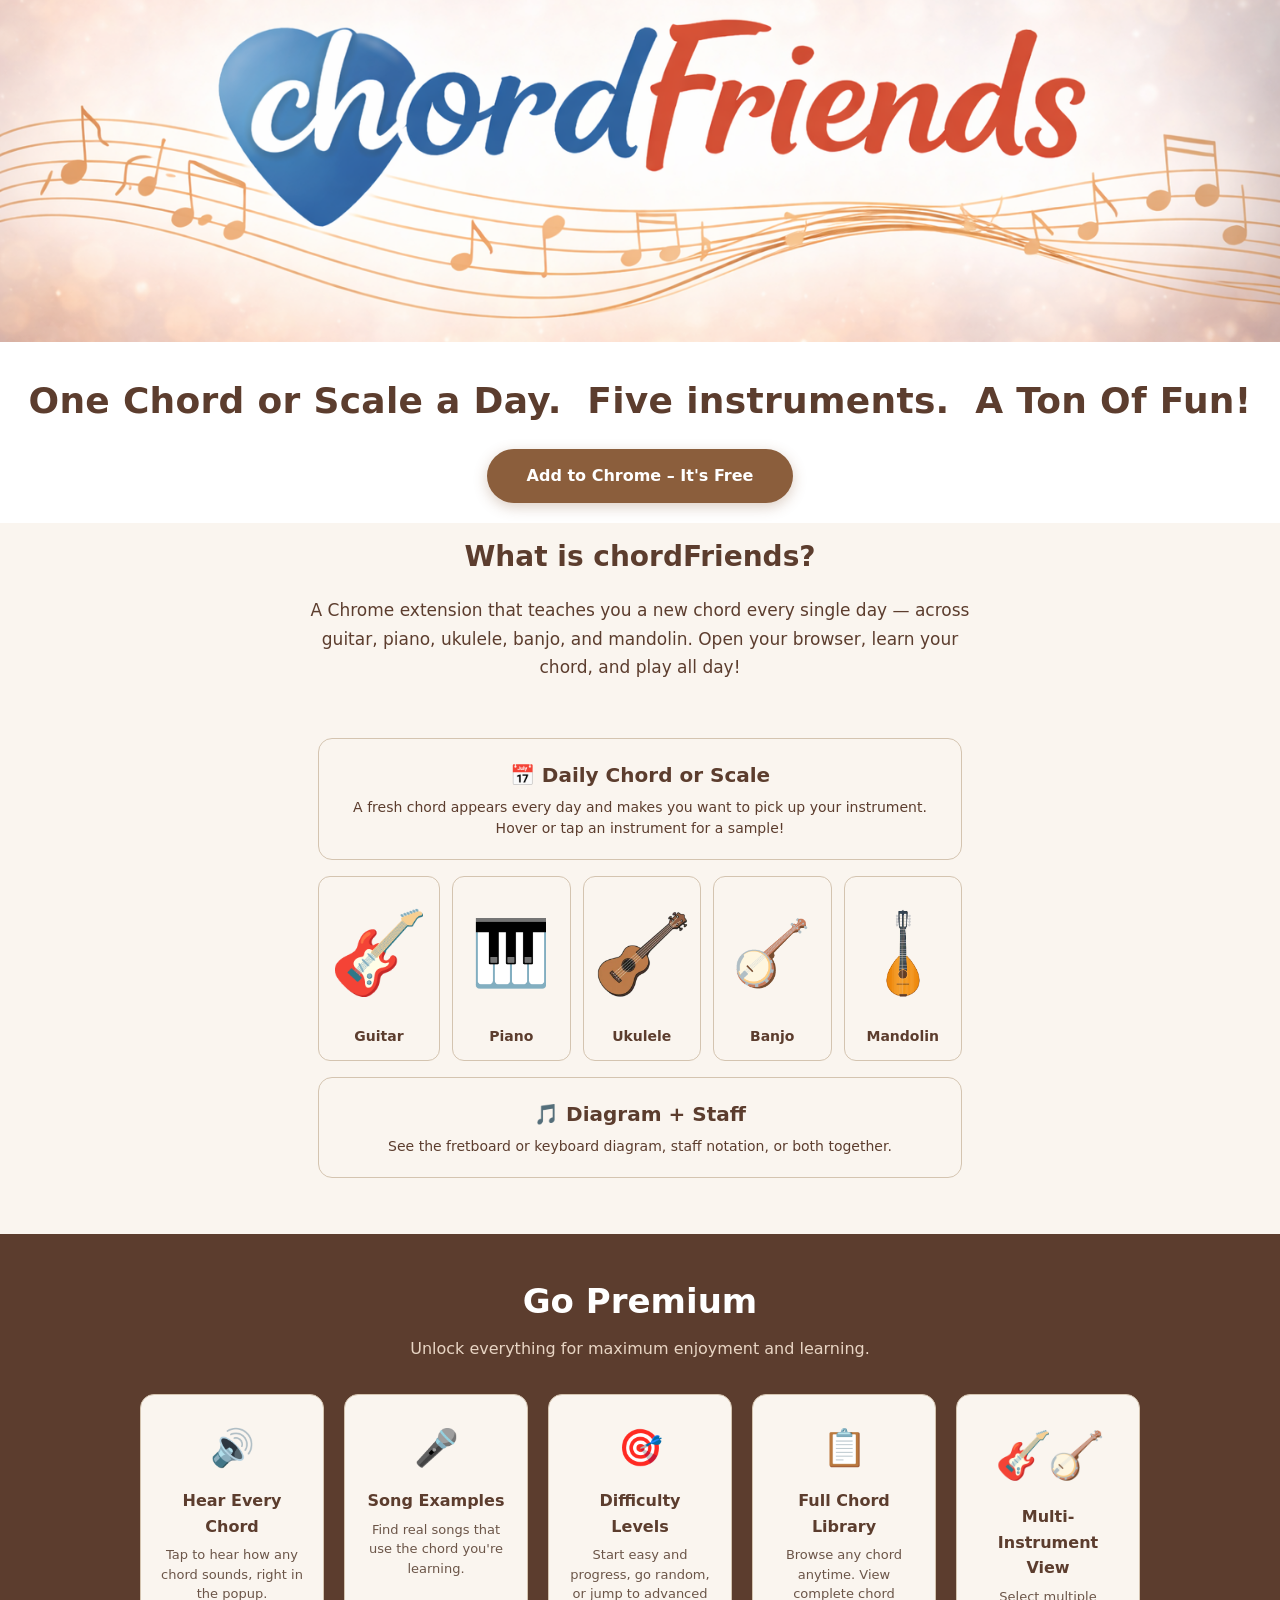
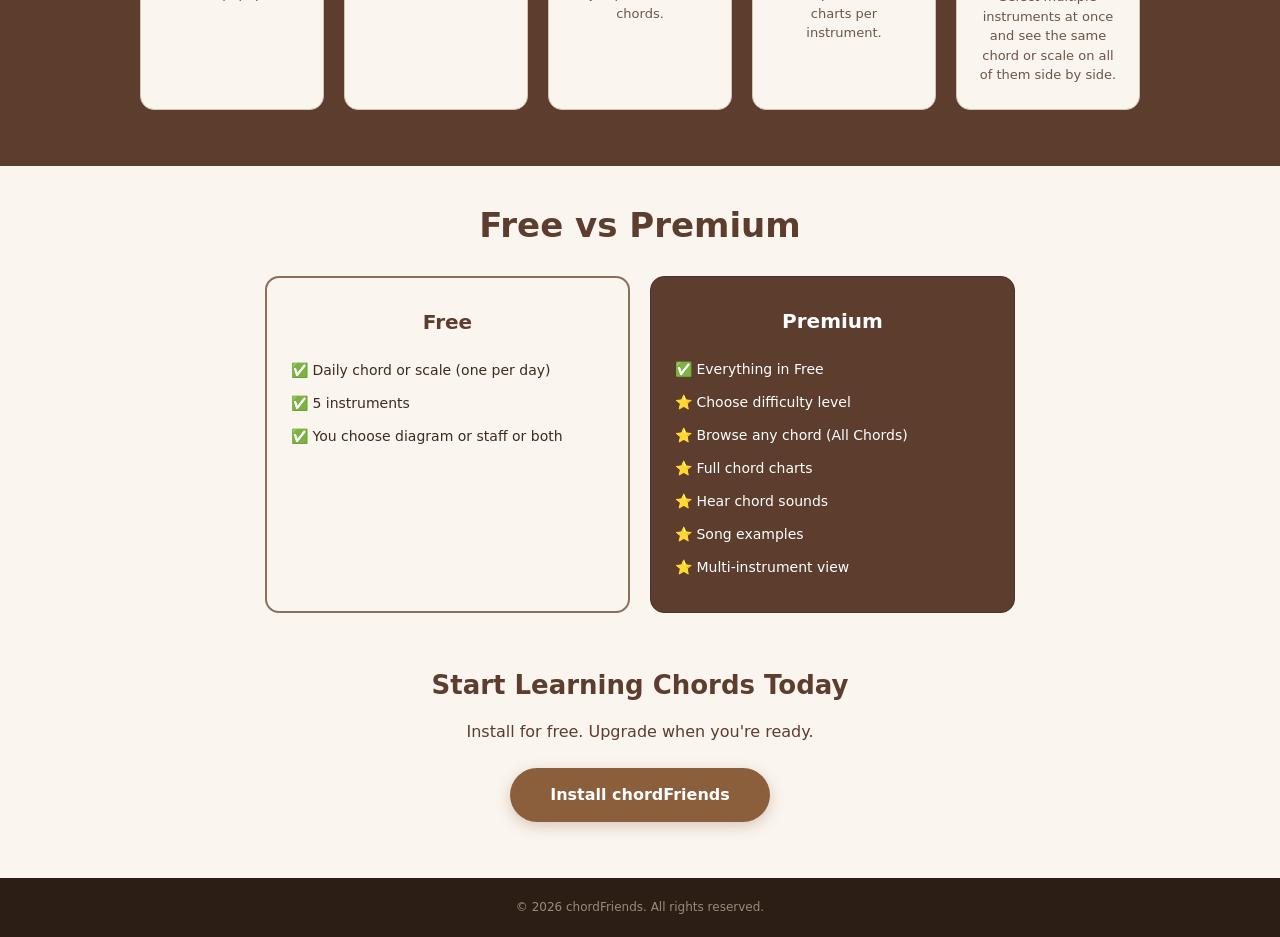
==== commit d34c6749: "Update free features wording on chordFriends site" ====
--- a/website/index.html
+++ b/website/index.html
@@ -126,8 +126,9 @@
       <div class="compare-box compare-free">
         <h3>Free</h3>
         <ul>
-          <li>✅ Daily chord (one per day)</li>
+          <li>✅ Daily chord or scale (one per day)</li>
           <li>✅ 5 instruments</li>
+          <li>✅ You choose diagram or staff or both</li>
         </ul>
       </div>
       <div class="compare-box compare-premium">
